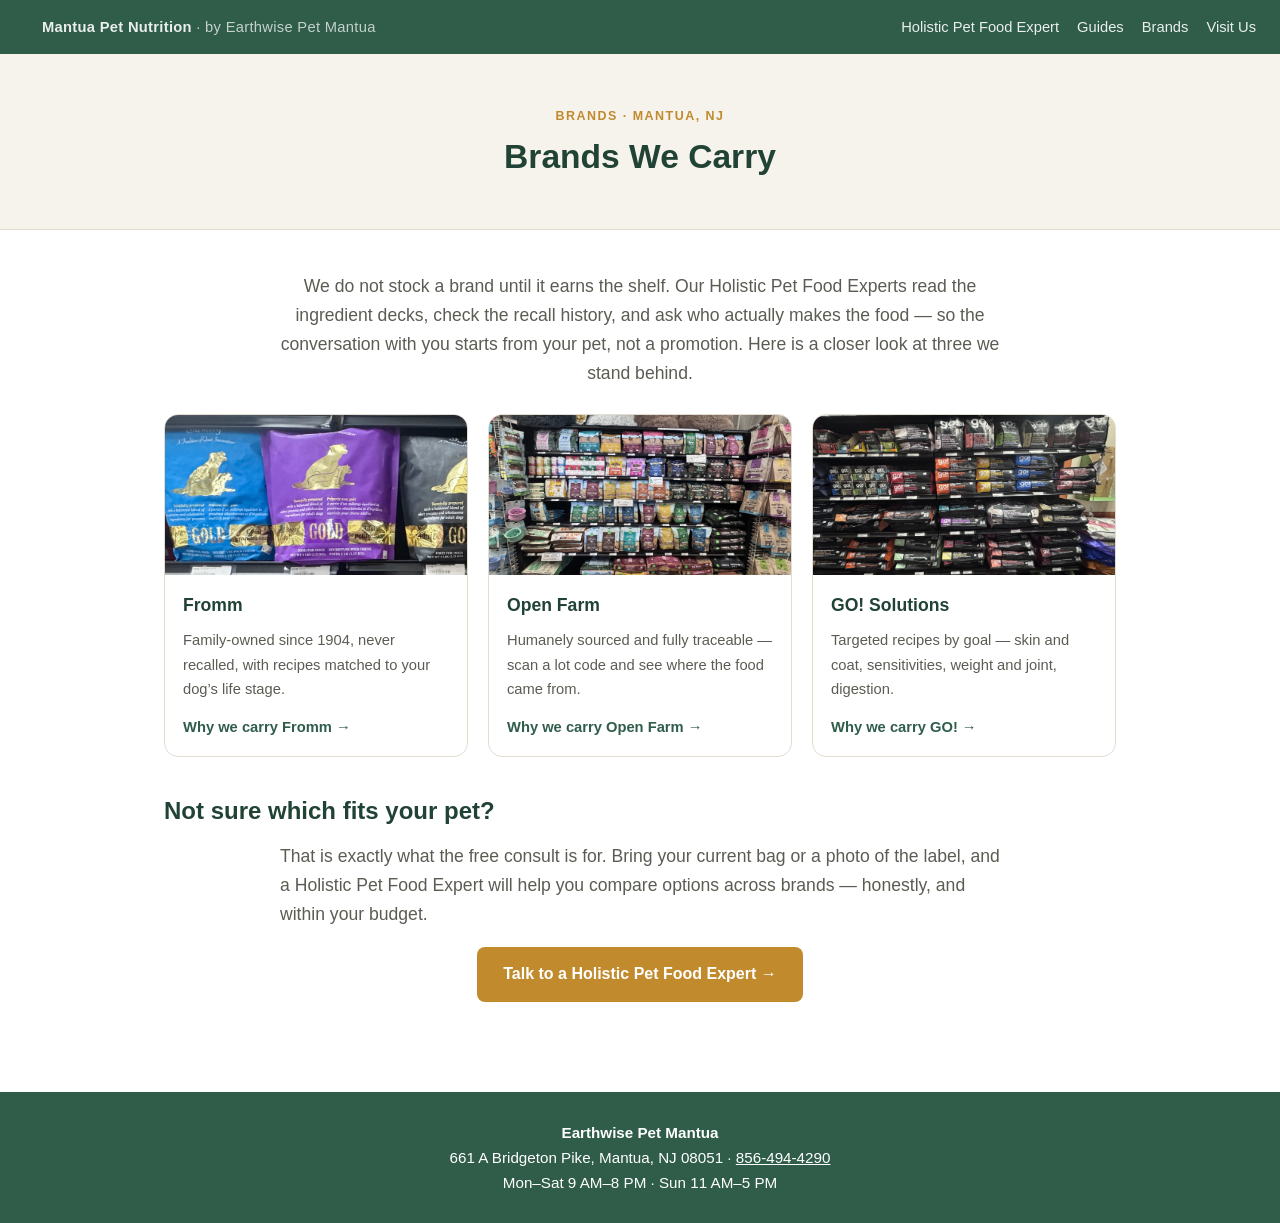
==== brands/index.html @ 072db882 "Site-wide SEO: build /guides/ /brands/ /visit/ hubs, rename consult to /holistic-pet-food-expert/ (3" ====
<!DOCTYPE html>
<html lang="en">
<head>
<meta charset="utf-8">
<meta name="viewport" content="width=device-width, initial-scale=1">
<title>Pet Food Brands We Carry in Mantua, NJ | Earthwise Pet</title>
<meta name="description" content="The holistic dog and cat food brands we carry in Mantua, NJ, and why. Fromm, Open Farm, and GO! Solutions, vetted by our Holistic Pet Food Experts.">
<link rel="canonical" href="https://mantuapetnutrition.com/brands/">
<meta name="robots" content="index,follow,max-image-preview:large,max-snippet:-1">
<meta name="author" content="Earthwise Pet Mantua">
<meta name="theme-color" content="#2f5d4a">
<meta name="geo.region" content="US-NJ">
<meta name="geo.placename" content="Mantua, New Jersey">
<meta property="og:type" content="website">
<meta property="og:site_name" content="Mantua Pet Nutrition">
<meta property="og:title" content="Pet Food Brands We Carry in Mantua, NJ | Earthwise Pet">
<meta property="og:description" content="The holistic dog and cat food brands we carry in Mantua, NJ, and why. Fromm, Open Farm, and GO! Solutions, vetted by our Holistic Pet Food Experts.">
<meta property="og:url" content="https://mantuapetnutrition.com/brands/">
<meta property="og:image" content="https://mantuapetnutrition.com/images/open-farm-shelf-dog.jpg">
<meta property="og:locale" content="en_US">
<meta name="twitter:card" content="summary_large_image">
<meta name="twitter:title" content="Pet Food Brands We Carry in Mantua, NJ | Earthwise Pet">
<meta name="twitter:description" content="The holistic dog and cat food brands we carry in Mantua, NJ, and why. Fromm, Open Farm, and GO! Solutions, vetted by our Holistic Pet Food Experts.">
<meta name="twitter:image" content="https://mantuapetnutrition.com/images/open-farm-shelf-dog.jpg">
<style>
:root{--green:#2f5d4a;--green-dk:#214335;--sand:#f6f3ec;--ink:#2a2a26;--muted:#5c5c54;--gold:#c08a2d;--line:#e3ddd0}
*{box-sizing:border-box}
body{margin:0;font-family:-apple-system,BlinkMacSystemFont,"Segoe UI",Roboto,Helvetica,Arial,sans-serif;color:var(--ink);line-height:1.65;background:#fff}
a{color:var(--green)}
.nav{background:var(--green);color:#fff;padding:14px 24px;display:flex;justify-content:space-between;align-items:center;flex-wrap:wrap;gap:8px}
.nav .brand{font-weight:700;letter-spacing:.3px}.nav .brand span{opacity:.8;font-weight:400}
.nav a{color:#fff;text-decoration:none;font-size:.92rem;opacity:.9;margin-left:18px}
.hero{background:var(--sand);padding:52px 24px;border-bottom:1px solid var(--line);text-align:center}
.kicker{text-transform:uppercase;letter-spacing:.12em;font-size:.78rem;color:var(--gold);font-weight:700;margin:0 0 10px}
h1{font-size:2.1rem;line-height:1.2;margin:0;color:var(--green-dk)}
.wrap{max-width:1000px;margin:0 auto;padding:0 24px}
main{padding:42px 24px}
.intro{max-width:720px;margin:0 auto 8px;text-align:center;color:var(--muted);font-size:1.1rem}
h2{color:var(--green-dk);font-size:1.5rem;margin:34px 0 12px}
.grid{display:grid;grid-template-columns:repeat(3,1fr);gap:20px;margin:26px 0 10px}
.card{border:1px solid var(--line);border-radius:14px;overflow:hidden;background:#fff;display:flex;flex-direction:column;transition:.15s}
.card:hover{box-shadow:0 14px 30px rgba(0,0,0,.10);transform:translateY(-3px)}
.card img{width:100%;height:160px;object-fit:cover;display:block}
.card .b{padding:16px 18px;display:flex;flex-direction:column;flex:1}
.card h3{color:var(--green-dk);font-size:1.1rem;margin:0 0 8px}
.card p{font-size:.92rem;color:var(--muted);margin:0 0 14px;flex:1}
.card a.more{font-weight:700;text-decoration:none;font-size:.92rem}
.cta{display:inline-block;background:var(--gold);color:#fff;text-decoration:none;font-weight:700;padding:14px 26px;border-radius:8px;margin-top:10px}
.cta:hover{background:#a8761f}
.info{max-width:720px;margin:0 auto}
.info p{margin:0 0 16px}
.box{background:var(--sand);border:1px solid var(--line);border-radius:12px;padding:20px 22px;margin:22px 0}
.box strong{color:var(--green-dk)}
.nap{background:var(--green);color:#fff;padding:28px 24px;text-align:center;font-size:.95rem;margin-top:48px}
.nap a{color:#fff}
@media(max-width:820px){.grid{grid-template-columns:1fr}}
</style><script type="application/ld+json">
{"@context":"https://schema.org","@type":"BreadcrumbList","itemListElement":[{"@type":"ListItem","position":1,"name":"Home","item":"https://mantuapetnutrition.com/"},{"@type":"ListItem","position":2,"name":"Brands","item":"https://mantuapetnutrition.com/brands/"}]}
</script>
<script type="application/ld+json">
{"@context":"https://schema.org","@type":"CollectionPage","@id":"https://mantuapetnutrition.com/brands/#page","name":"Brands We Carry","url":"https://mantuapetnutrition.com/brands/","isPartOf":{"@id":"https://mantuapetnutrition.com/#website"},"about":{"@id":"https://mantuapetnutrition.com/#store"},"inLanguage":"en-US"}
</script>
</head>
<body>
<nav class="nav">
  <a href="/" style="color:#fff;text-decoration:none"><div class="brand">Mantua Pet Nutrition <span>&middot; by Earthwise Pet Mantua</span></div></a>
  <div><a href="/holistic-pet-food-expert/">Holistic Pet Food Expert</a><a href="/guides/">Guides</a><a href="/brands/">Brands</a><a href="/visit/">Visit Us</a></div>
</nav>
<header class="hero"><div class="wrap"><p class="kicker">Brands &middot; Mantua, NJ</p><h1>Brands We Carry</h1></div></header>
<main><div class="wrap">
<p class="intro">We do not stock a brand until it earns the shelf. Our Holistic Pet Food Experts read the ingredient decks, check the recall history, and ask who actually makes the food &mdash; so the conversation with you starts from your pet, not a promotion. Here is a closer look at three we stand behind.</p>
<div class="grid">
  <div class="card"><img src="/images/fromm-life-stage-banner.jpg" width="1600" height="403" loading="lazy" alt="Fromm dog food life-stage lineup at Earthwise Pet Mantua, NJ"><div class="b"><h3>Fromm</h3><p>Family-owned since 1904, never recalled, with recipes matched to your dog&rsquo;s life stage.</p><a class="more" href="/brands/fromm/">Why we carry Fromm &rarr;</a></div></div>
  <div class="card"><img src="/images/open-farm-shelf-dog.jpg" width="1600" height="1200" loading="lazy" alt="Open Farm pet food shelf section at Earthwise Pet Mantua, NJ"><div class="b"><h3>Open Farm</h3><p>Humanely sourced and fully traceable &mdash; scan a lot code and see where the food came from.</p><a class="more" href="/brands/open-farm/">Why we carry Open Farm &rarr;</a></div></div>
  <div class="card"><img src="/images/go-hero-shot.jpg" width="1600" height="1200" loading="lazy" alt="GO! Solutions pet food by Petcurean at Earthwise Pet Mantua, NJ"><div class="b"><h3>GO! Solutions</h3><p>Targeted recipes by goal &mdash; skin and coat, sensitivities, weight and joint, digestion.</p><a class="more" href="/brands/go-solutions/">Why we carry GO! &rarr;</a></div></div>
</div>
<h2>Not sure which fits your pet?</h2>
<p class="intro" style="text-align:left">That is exactly what the free consult is for. Bring your current bag or a photo of the label, and a Holistic Pet Food Expert will help you compare options across brands &mdash; honestly, and within your budget.</p>
<div style="text-align:center"><a class="cta" href="/holistic-pet-food-expert/">Talk to a Holistic Pet Food Expert &rarr;</a></div>
</div></main>
<footer class="nap">
  <strong>Earthwise Pet Mantua</strong><br>
  661 A Bridgeton Pike, Mantua, NJ 08051 &middot; <a href="tel:+18564944290">856-494-4290</a><br>
  Mon&ndash;Sat 9 AM&ndash;8 PM &middot; Sun 11 AM&ndash;5 PM
</footer>
</body>
</html>
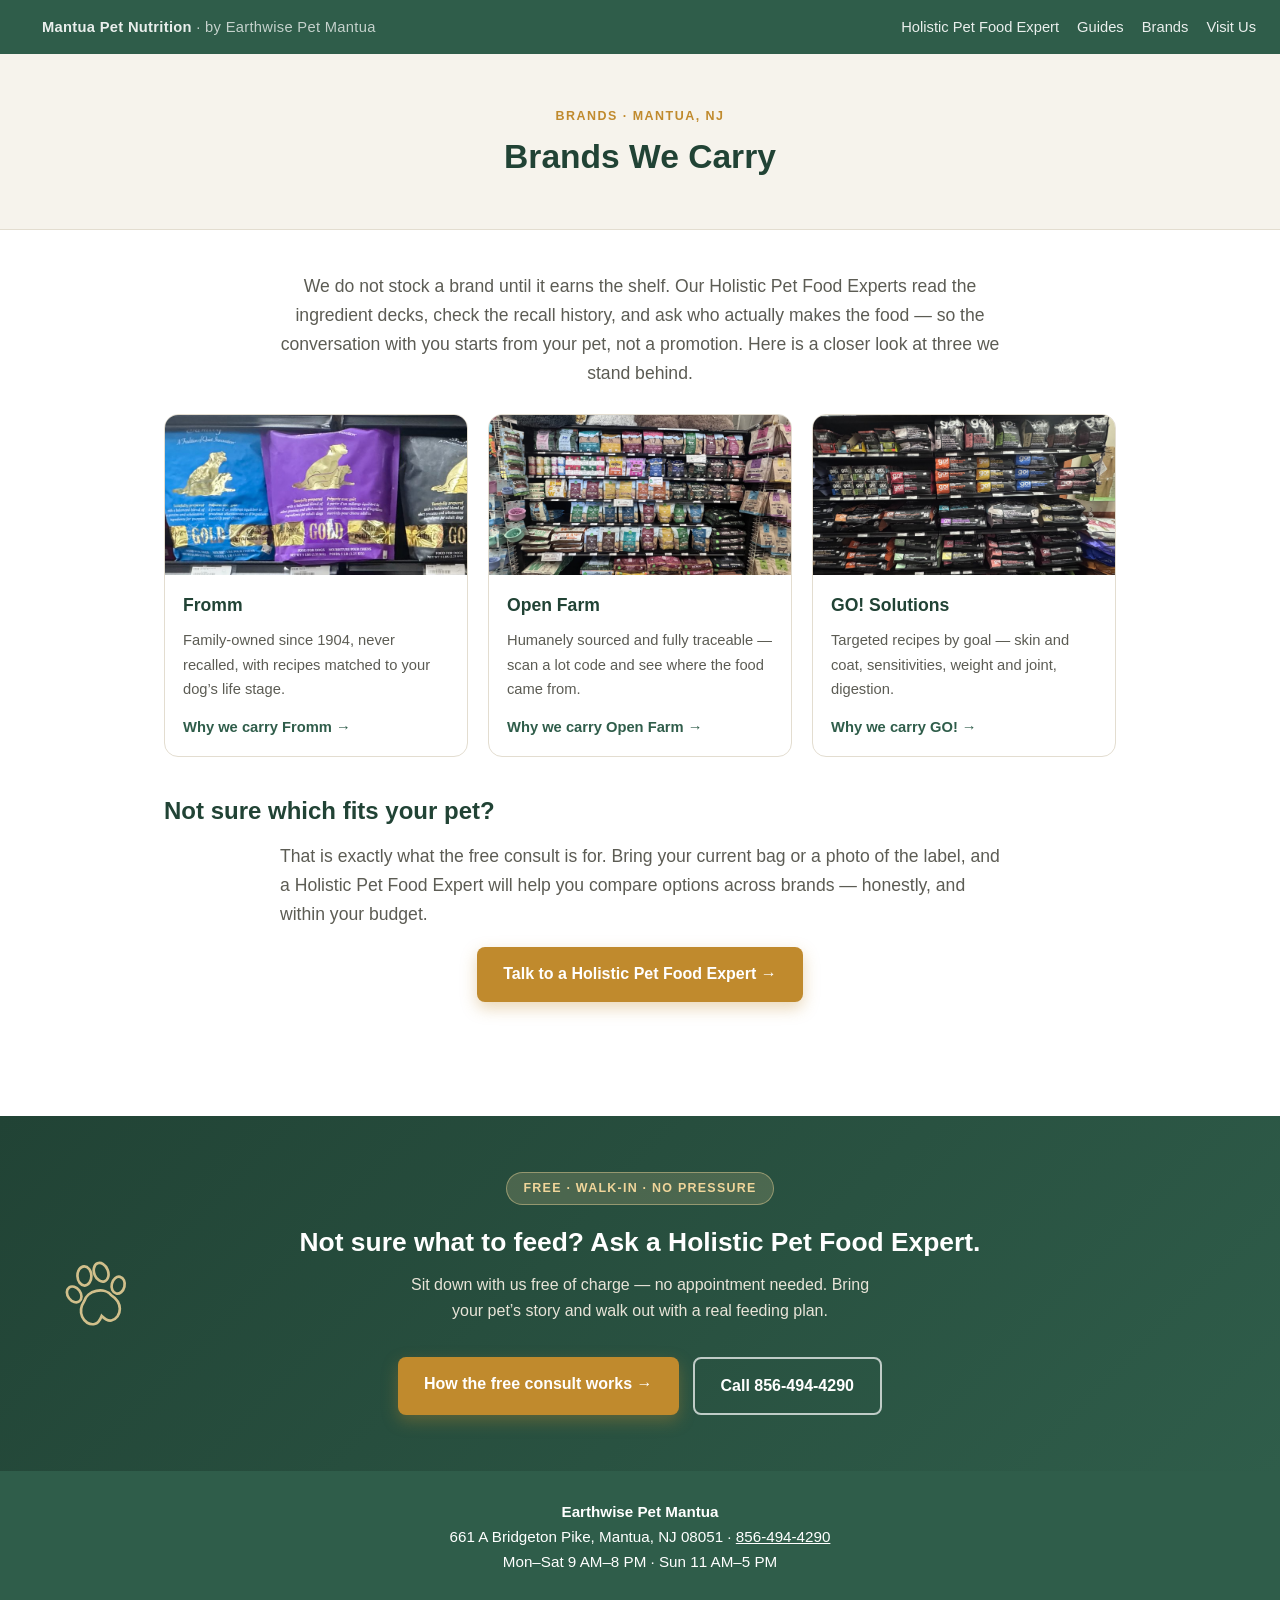
==== commit 465e5f78: "Add site-wide animation + conversion layer: scroll reveals, sticky nav, hero entrance, CTA shine, se" ====
--- a/brands/index.html
+++ b/brands/index.html
@@ -54,7 +54,10 @@
 .nap{background:var(--green);color:#fff;padding:28px 24px;text-align:center;font-size:.95rem;margin-top:48px}
 .nap a{color:#fff}
 @media(max-width:820px){.grid{grid-template-columns:1fr}}
-</style><script type="application/ld+json">
+</style>
+<link rel="stylesheet" href="/assets/enhance.css">
+<script src="/assets/enhance.js" defer></script>
+<script type="application/ld+json">
 {"@context":"https://schema.org","@type":"BreadcrumbList","itemListElement":[{"@type":"ListItem","position":1,"name":"Home","item":"https://mantuapetnutrition.com/"},{"@type":"ListItem","position":2,"name":"Brands","item":"https://mantuapetnutrition.com/brands/"}]}
 </script>
 <script type="application/ld+json">
@@ -78,6 +81,17 @@
 <p class="intro" style="text-align:left">That is exactly what the free consult is for. Bring your current bag or a photo of the label, and a Holistic Pet Food Expert will help you compare options across brands &mdash; honestly, and within your budget.</p>
 <div style="text-align:center"><a class="cta" href="/holistic-pet-food-expert/">Talk to a Holistic Pet Food Expert &rarr;</a></div>
 </div></main>
+
+<section class="consult-band">
+  <span class="badge">Free &middot; Walk-in &middot; No pressure</span>
+  <h2>Not sure what to feed? Ask a Holistic Pet Food Expert.</h2>
+  <p>Sit down with us free of charge &mdash; no appointment needed. Bring your pet&rsquo;s story and walk out with a real feeding plan.</p>
+  <div class="row">
+    <a class="cta" href="/holistic-pet-food-expert/">How the free consult works &rarr;</a>
+    <a class="cta ghost" href="tel:+18564944290">Call 856-494-4290</a>
+  </div>
+</section>
+
 <footer class="nap">
   <strong>Earthwise Pet Mantua</strong><br>
   661 A Bridgeton Pike, Mantua, NJ 08051 &middot; <a href="tel:+18564944290">856-494-4290</a><br>
--- a/assets/enhance.css
+++ b/assets/enhance.css
@@ -0,0 +1,101 @@
+/* Mantua Pet Nutrition — shared enhancement layer
+   Loaded after each page's inline styles. Safe to remove: pages work without it. */
+
+/* ---------- Sticky nav ---------- */
+.nav{position:sticky;top:0;z-index:50;transition:box-shadow .25s ease}
+.js .nav.scrolled{box-shadow:0 4px 18px rgba(20,30,25,.28)}
+
+/* ---------- Hero entrance ---------- */
+@keyframes heroUp{from{opacity:0;transform:translateY(18px)}to{opacity:1;transform:none}}
+.js .hero .in > *{animation:heroUp .7s ease-out both}
+.js .hero .in > :nth-child(2){animation-delay:.12s}
+.js .hero .in > :nth-child(3){animation-delay:.24s}
+.js .hero .in > :nth-child(4){animation-delay:.36s}
+.hero img{transition:transform 12s ease-out}
+.js .hero.loaded img{transform:scale(1.06)}
+
+/* ---------- Scroll reveal ---------- */
+.js .reveal{opacity:0;transform:translateY(22px);transition:opacity .6s ease,transform .6s ease}
+.js .reveal.in{opacity:1;transform:none}
+.js .grid .reveal:nth-child(2){transition-delay:.08s}
+.js .grid .reveal:nth-child(3){transition-delay:.16s}
+.js .grid .reveal:nth-child(4){transition-delay:.08s}
+.js .grid .reveal:nth-child(5){transition-delay:.16s}
+.js .grid .reveal:nth-child(6){transition-delay:.24s}
+
+/* ---------- Cards ---------- */
+.card{transition:box-shadow .25s ease,transform .25s ease}
+.card img{transition:transform .5s ease}
+.card:hover{box-shadow:0 16px 34px rgba(0,0,0,.13);transform:translateY(-4px)}
+.card:hover img{transform:scale(1.05)}
+.card a.more{transition:letter-spacing .2s ease}
+.card:hover a.more{letter-spacing:.02em}
+
+/* ---------- CTA buttons ---------- */
+.cta{position:relative;overflow:hidden;transition:transform .2s ease,box-shadow .2s ease,background .2s ease;box-shadow:0 6px 16px rgba(192,138,45,.35)}
+.cta:hover{transform:translateY(-2px);box-shadow:0 10px 24px rgba(192,138,45,.45)}
+.cta::after{content:"";position:absolute;top:0;left:-80%;width:50%;height:100%;
+  background:linear-gradient(105deg,transparent,rgba(255,255,255,.35),transparent);
+  transform:skewX(-20deg);animation:ctaShine 5s ease-in-out infinite}
+@keyframes ctaShine{0%,72%{left:-80%}88%,100%{left:130%}}
+
+/* ---------- FAQ ---------- */
+.faq details{transition:background .25s ease,border-color .25s ease}
+.faq details[open]{background:#fff;border-color:var(--gold)}
+.faq summary{transition:color .2s ease}
+.faq details p{animation:heroUp .35s ease-out both}
+
+/* ---------- Pre-footer consult band ---------- */
+.consult-band{background:linear-gradient(135deg,var(--green-dk),var(--green));color:#fff;text-align:center;padding:56px 24px;margin-top:64px}
+.consult-band h2{color:#fff;margin:0 0 8px;font-size:1.65rem}
+.consult-band p{color:#e8e4d8;max-width:52ch;margin:0 auto 22px}
+.consult-band .badge{display:inline-block;background:rgba(240,213,154,.18);color:#f0d59a;border:1px solid rgba(240,213,154,.45);border-radius:999px;padding:5px 16px;font-size:.78rem;font-weight:700;letter-spacing:.1em;text-transform:uppercase;margin-bottom:16px}
+.consult-band .row{display:flex;gap:14px;justify-content:center;flex-wrap:wrap}
+.consult-band .cta.ghost{background:transparent;border:2px solid rgba(255,255,255,.7);box-shadow:none}
+.consult-band .cta.ghost:hover{background:rgba(255,255,255,.12);box-shadow:none}
+.consult-band + .nap{margin-top:0}
+
+/* ---------- Mobile sticky call bar ---------- */
+.callbar{display:none}
+@media(max-width:820px){
+  .callbar{position:fixed;bottom:0;left:0;right:0;z-index:60;display:flex;box-shadow:0 -6px 20px rgba(0,0,0,.18)}
+  .callbar a{flex:1;text-align:center;padding:15px 8px;font-weight:700;font-size:.98rem;text-decoration:none;color:#fff}
+  .callbar .call{background:var(--green-dk)}
+  .callbar .consult{background:var(--gold)}
+  .js .callbar{transform:translateY(100%);transition:transform .35s ease}
+  .js .callbar.show{transform:none}
+  body{padding-bottom:52px}
+  .nap{padding-bottom:44px}
+}
+
+/* ---------- Self-drawing paw (consult band) ---------- */
+.consult-band{position:relative;overflow:hidden}
+.pawdraw{position:absolute;left:4%;top:50%;transform:translateY(-50%) rotate(-12deg);width:92px;height:70px;opacity:.85}
+@media(max-width:820px){.pawdraw{display:none}}
+.pawdraw path{fill:none;stroke:#f0d59a;stroke-width:2.5;stroke-linecap:round;stroke-dasharray:100;stroke-dashoffset:100}
+.js .pawdraw.in path{animation:drawPath 1.1s ease-out forwards}
+.js .pawdraw.in path:nth-child(2){animation-delay:.15s}
+.js .pawdraw.in path:nth-child(3){animation-delay:.3s}
+.js .pawdraw.in path:nth-child(4){animation-delay:.45s}
+.js .pawdraw.in path:nth-child(5){animation-delay:.6s}
+@keyframes drawPath{to{stroke-dashoffset:0}}
+html:not(.js) .pawdraw path{stroke-dashoffset:0}
+
+/* ---------- Microinteractions ---------- */
+.nav a{position:relative}
+.nav a::after{content:"";position:absolute;left:0;right:100%;bottom:-3px;height:2px;background:#f0d59a;transition:right .25s ease}
+.nav a:hover::after{right:0}
+.faq summary{list-style:none;position:relative;padding-right:30px}
+.faq summary::-webkit-details-marker{display:none}
+.faq summary::after{content:"+";position:absolute;right:2px;top:50%;transform:translateY(-50%);font-size:1.3rem;color:var(--gold);transition:transform .3s ease}
+.faq details[open] summary::after{transform:translateY(-50%) rotate(45deg)}
+.callbar .ph{display:inline-block;animation:ring 4s ease-in-out infinite}
+@keyframes ring{0%,88%,100%{transform:none}90%{transform:rotate(12deg)}92%{transform:rotate(-10deg)}94%{transform:rotate(8deg)}96%{transform:rotate(-6deg)}98%{transform:rotate(3deg)}}
+
+/* ---------- Reduced motion ---------- */
+@media(prefers-reduced-motion:reduce){
+  *,*::before,*::after{animation:none!important;transition:none!important}
+  .js .reveal{opacity:1;transform:none}
+  .js .hero.loaded img{transform:none}
+  .pawdraw path{stroke-dashoffset:0!important}
+}
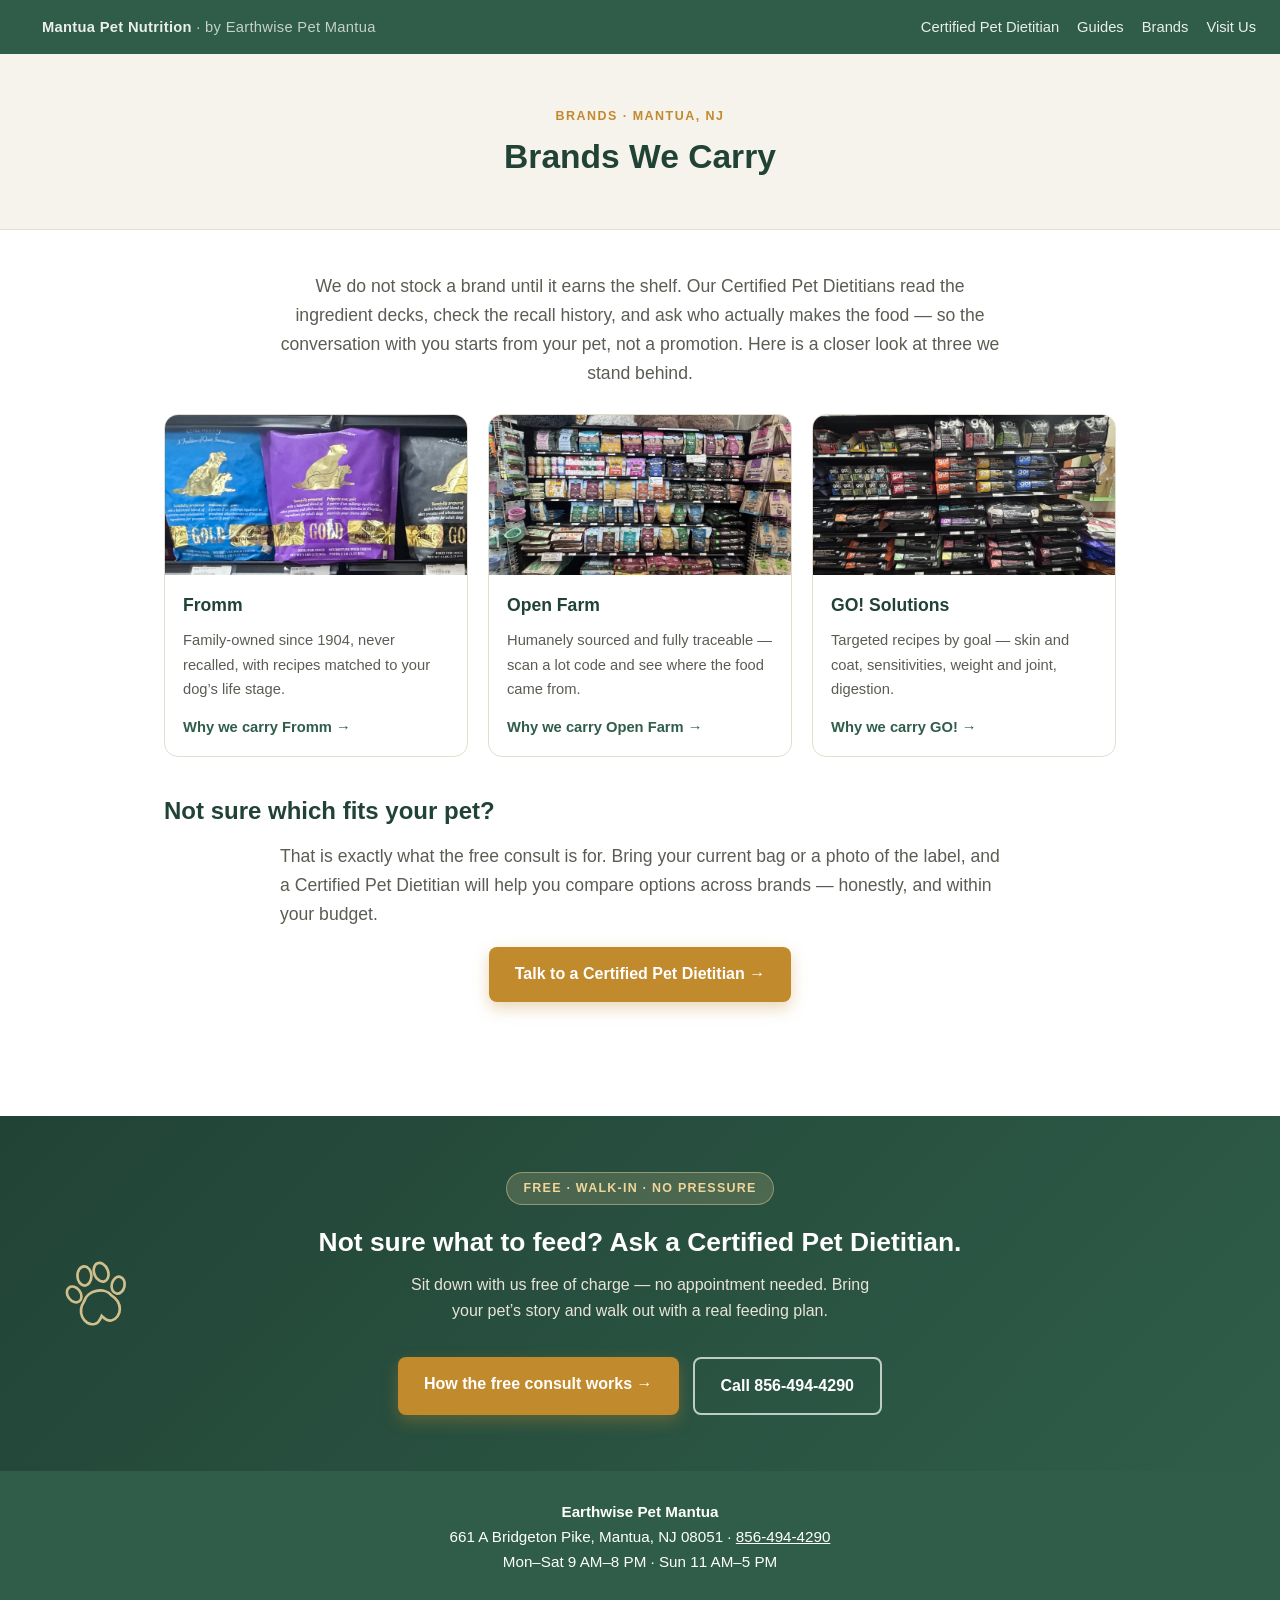
==== commit ba650ef7: "Rename Holistic Pet Food Expert to Certified Pet Dietitian across the site - 136 text replacements a" ====
--- a/brands/index.html
+++ b/brands/index.html
@@ -4,7 +4,7 @@
 <meta charset="utf-8">
 <meta name="viewport" content="width=device-width, initial-scale=1">
 <title>Pet Food Brands We Carry in Mantua, NJ | Earthwise Pet</title>
-<meta name="description" content="The holistic dog and cat food brands we carry in Mantua, NJ, and why. Fromm, Open Farm, and GO! Solutions, vetted by our Holistic Pet Food Experts.">
+<meta name="description" content="The holistic dog and cat food brands we carry in Mantua, NJ, and why. Fromm, Open Farm, and GO! Solutions, vetted by our Certified Pet Dietitians.">
 <link rel="canonical" href="https://mantuapetnutrition.com/brands/">
 <meta name="robots" content="index,follow,max-image-preview:large,max-snippet:-1">
 <meta name="author" content="Earthwise Pet Mantua">
@@ -14,13 +14,13 @@
 <meta property="og:type" content="website">
 <meta property="og:site_name" content="Mantua Pet Nutrition">
 <meta property="og:title" content="Pet Food Brands We Carry in Mantua, NJ | Earthwise Pet">
-<meta property="og:description" content="The holistic dog and cat food brands we carry in Mantua, NJ, and why. Fromm, Open Farm, and GO! Solutions, vetted by our Holistic Pet Food Experts.">
+<meta property="og:description" content="The holistic dog and cat food brands we carry in Mantua, NJ, and why. Fromm, Open Farm, and GO! Solutions, vetted by our Certified Pet Dietitians.">
 <meta property="og:url" content="https://mantuapetnutrition.com/brands/">
 <meta property="og:image" content="https://mantuapetnutrition.com/images/open-farm-shelf-dog.jpg">
 <meta property="og:locale" content="en_US">
 <meta name="twitter:card" content="summary_large_image">
 <meta name="twitter:title" content="Pet Food Brands We Carry in Mantua, NJ | Earthwise Pet">
-<meta name="twitter:description" content="The holistic dog and cat food brands we carry in Mantua, NJ, and why. Fromm, Open Farm, and GO! Solutions, vetted by our Holistic Pet Food Experts.">
+<meta name="twitter:description" content="The holistic dog and cat food brands we carry in Mantua, NJ, and why. Fromm, Open Farm, and GO! Solutions, vetted by our Certified Pet Dietitians.">
 <meta name="twitter:image" content="https://mantuapetnutrition.com/images/open-farm-shelf-dog.jpg">
 <style>
 :root{--green:#2f5d4a;--green-dk:#214335;--sand:#f6f3ec;--ink:#2a2a26;--muted:#5c5c54;--gold:#c08a2d;--line:#e3ddd0}
@@ -67,27 +67,27 @@
 <body>
 <nav class="nav">
   <a href="/" style="color:#fff;text-decoration:none"><div class="brand">Mantua Pet Nutrition <span>&middot; by Earthwise Pet Mantua</span></div></a>
-  <div><a href="/holistic-pet-food-expert/">Holistic Pet Food Expert</a><a href="/guides/">Guides</a><a href="/brands/">Brands</a><a href="/visit/">Visit Us</a></div>
+  <div><a href="/certified-pet-dietitian/">Certified Pet Dietitian</a><a href="/guides/">Guides</a><a href="/brands/">Brands</a><a href="/visit/">Visit Us</a></div>
 </nav>
 <header class="hero"><div class="wrap"><p class="kicker">Brands &middot; Mantua, NJ</p><h1>Brands We Carry</h1></div></header>
 <main><div class="wrap">
-<p class="intro">We do not stock a brand until it earns the shelf. Our Holistic Pet Food Experts read the ingredient decks, check the recall history, and ask who actually makes the food &mdash; so the conversation with you starts from your pet, not a promotion. Here is a closer look at three we stand behind.</p>
+<p class="intro">We do not stock a brand until it earns the shelf. Our Certified Pet Dietitians read the ingredient decks, check the recall history, and ask who actually makes the food &mdash; so the conversation with you starts from your pet, not a promotion. Here is a closer look at three we stand behind.</p>
 <div class="grid">
   <div class="card"><img src="/images/fromm-life-stage-banner.jpg" width="1600" height="403" loading="lazy" alt="Fromm dog food life-stage lineup at Earthwise Pet Mantua, NJ"><div class="b"><h3>Fromm</h3><p>Family-owned since 1904, never recalled, with recipes matched to your dog&rsquo;s life stage.</p><a class="more" href="/brands/fromm/">Why we carry Fromm &rarr;</a></div></div>
   <div class="card"><img src="/images/open-farm-shelf-dog.jpg" width="1600" height="1200" loading="lazy" alt="Open Farm pet food shelf section at Earthwise Pet Mantua, NJ"><div class="b"><h3>Open Farm</h3><p>Humanely sourced and fully traceable &mdash; scan a lot code and see where the food came from.</p><a class="more" href="/brands/open-farm/">Why we carry Open Farm &rarr;</a></div></div>
   <div class="card"><img src="/images/go-hero-shot.jpg" width="1600" height="1200" loading="lazy" alt="GO! Solutions pet food by Petcurean at Earthwise Pet Mantua, NJ"><div class="b"><h3>GO! Solutions</h3><p>Targeted recipes by goal &mdash; skin and coat, sensitivities, weight and joint, digestion.</p><a class="more" href="/brands/go-solutions/">Why we carry GO! &rarr;</a></div></div>
 </div>
 <h2>Not sure which fits your pet?</h2>
-<p class="intro" style="text-align:left">That is exactly what the free consult is for. Bring your current bag or a photo of the label, and a Holistic Pet Food Expert will help you compare options across brands &mdash; honestly, and within your budget.</p>
-<div style="text-align:center"><a class="cta" href="/holistic-pet-food-expert/">Talk to a Holistic Pet Food Expert &rarr;</a></div>
+<p class="intro" style="text-align:left">That is exactly what the free consult is for. Bring your current bag or a photo of the label, and a Certified Pet Dietitian will help you compare options across brands &mdash; honestly, and within your budget.</p>
+<div style="text-align:center"><a class="cta" href="/certified-pet-dietitian/">Talk to a Certified Pet Dietitian &rarr;</a></div>
 </div></main>
 
 <section class="consult-band">
   <span class="badge">Free &middot; Walk-in &middot; No pressure</span>
-  <h2>Not sure what to feed? Ask a Holistic Pet Food Expert.</h2>
+  <h2>Not sure what to feed? Ask a Certified Pet Dietitian.</h2>
   <p>Sit down with us free of charge &mdash; no appointment needed. Bring your pet&rsquo;s story and walk out with a real feeding plan.</p>
   <div class="row">
-    <a class="cta" href="/holistic-pet-food-expert/">How the free consult works &rarr;</a>
+    <a class="cta" href="/certified-pet-dietitian/">How the free consult works &rarr;</a>
     <a class="cta ghost" href="tel:+18564944290">Call 856-494-4290</a>
   </div>
 </section>
--- a/assets/enhance.css
+++ b/assets/enhance.css
@@ -92,6 +92,16 @@
 .callbar .ph{display:inline-block;animation:ring 4s ease-in-out infinite}
 @keyframes ring{0%,88%,100%{transform:none}90%{transform:rotate(12deg)}92%{transform:rotate(-10deg)}94%{transform:rotate(8deg)}96%{transform:rotate(-6deg)}98%{transform:rotate(3deg)}}
 
+/* ---------- Mobile nav (hamburger) ---------- */
+.nav-burger{display:none}
+@media(max-width:820px){
+  .js .nav .brand span{display:none}
+  .js .nav-burger{display:inline-flex;align-items:center;background:none;border:0;color:#fff;font-size:1.5rem;line-height:1;padding:2px 8px;cursor:pointer}
+  .js .nav .nav-links{display:none;flex-basis:100%;flex-direction:column;padding:4px 0 6px}
+  .js .nav.open .nav-links{display:flex}
+  .js .nav .nav-links a{margin:0;padding:11px 2px;font-size:1rem;border-top:1px solid rgba(255,255,255,.16)}
+}
+
 /* ---------- Reduced motion ---------- */
 @media(prefers-reduced-motion:reduce){
   *,*::before,*::after{animation:none!important;transition:none!important}
